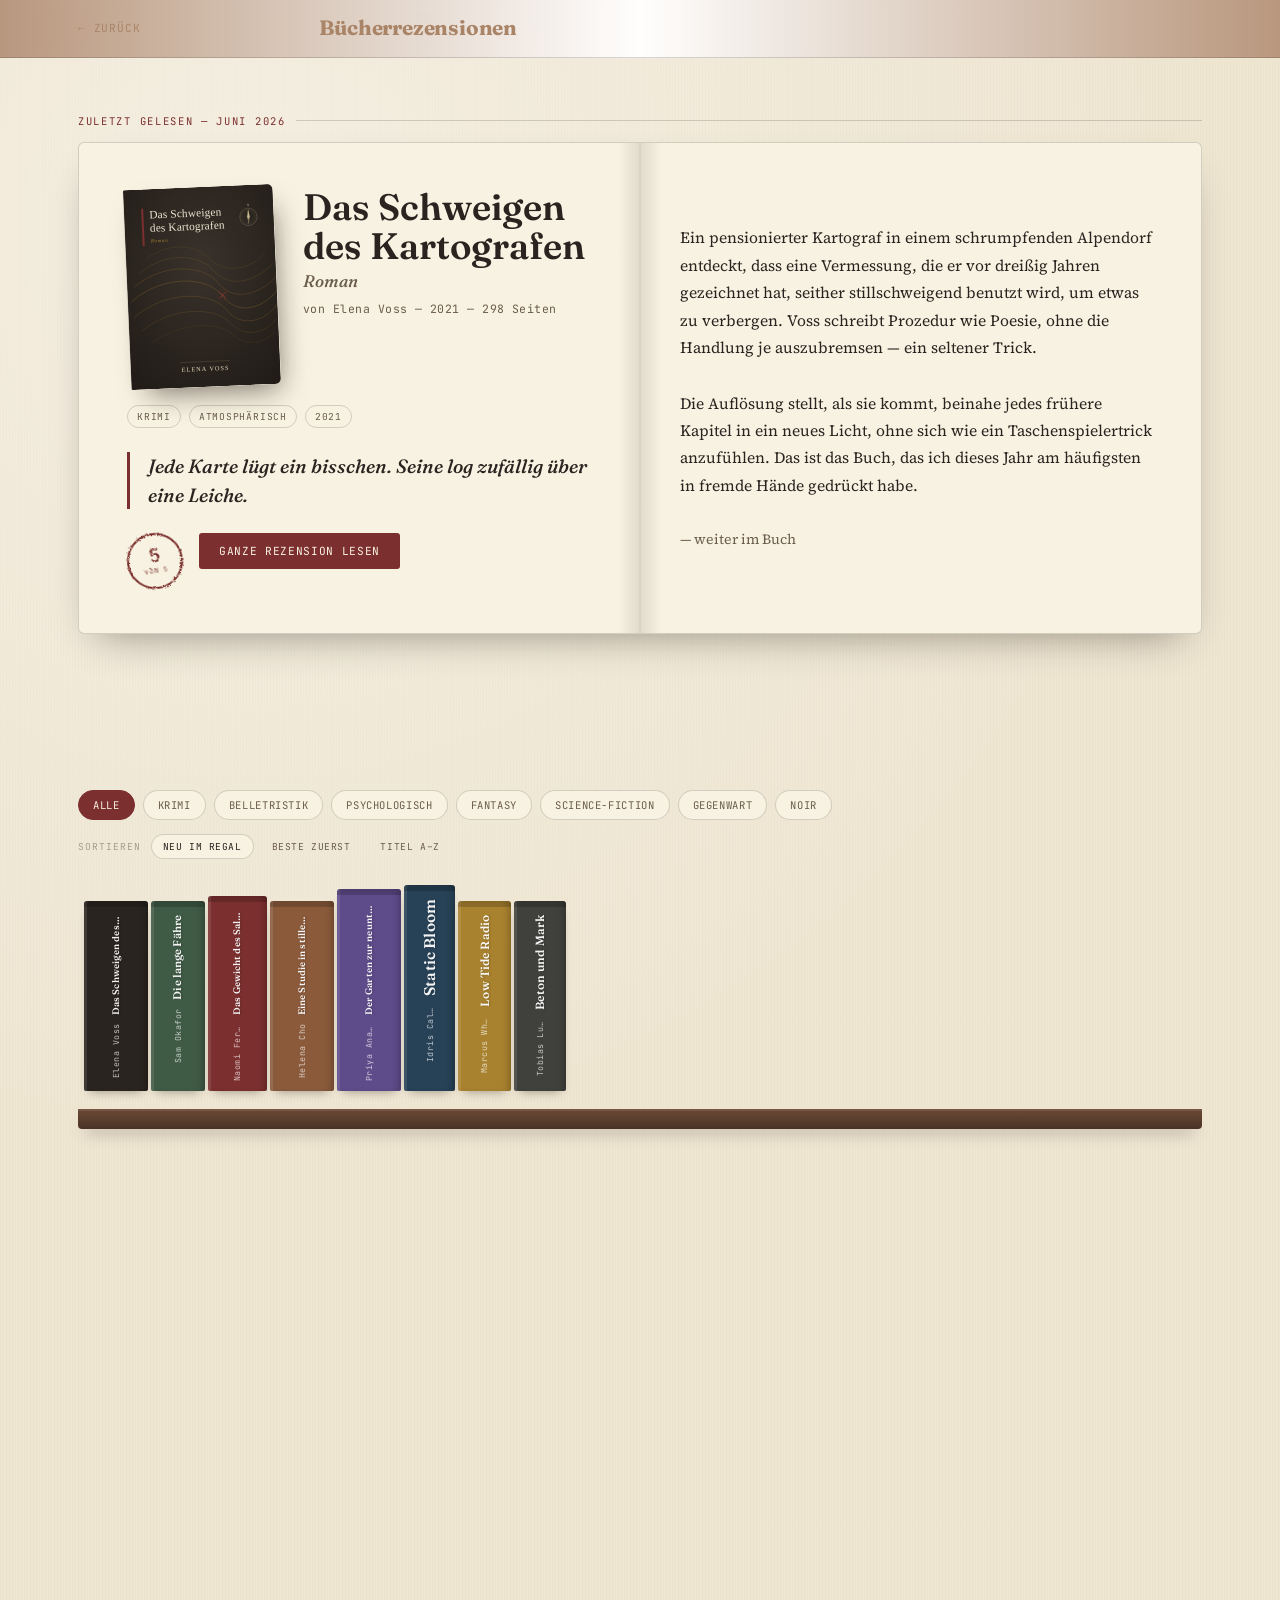
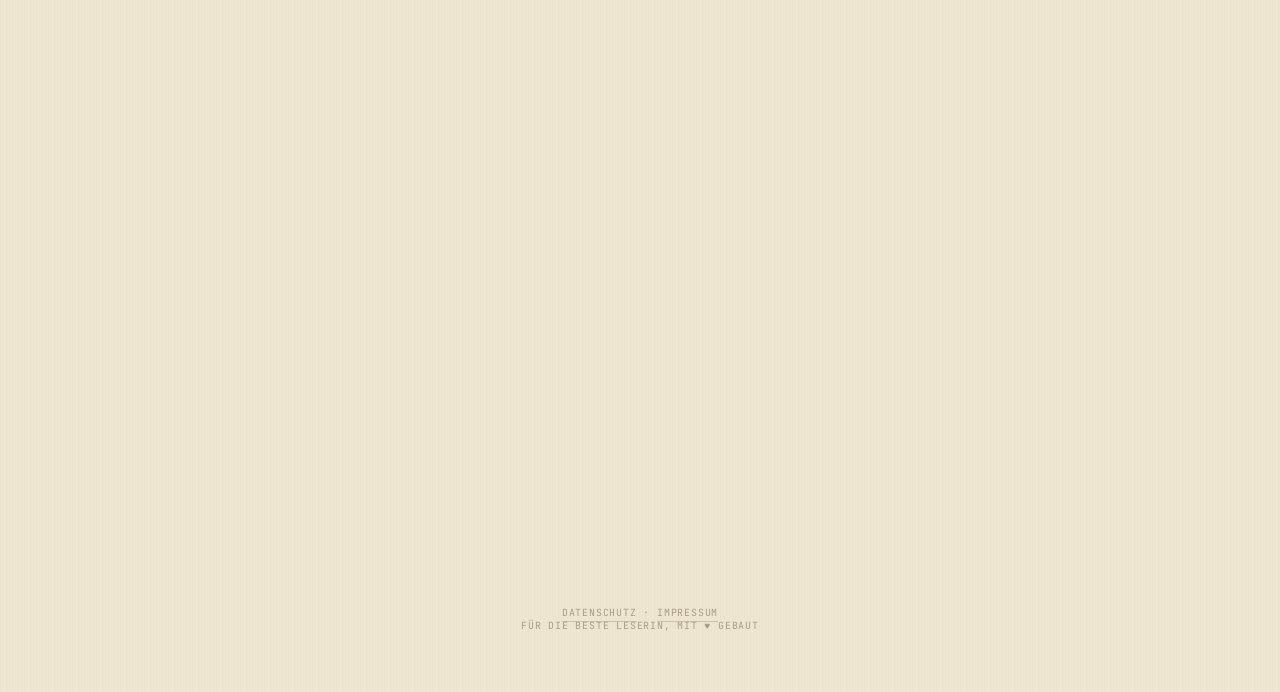
==== buecher.html @ 0bfcd6a3 "Add files via upload" ====
<!DOCTYPE html>
<html lang="de">
<head>
<meta charset="UTF-8">
<meta name="viewport" content="width=device-width, initial-scale=1.0">
<title>Bücherrezensionen — May's Blog</title>
<meta name="description" content="BookBriefly ist das Bücherregal einer Leserin, öffentlich geführt — ausführliche Notizen zu wirklich gelesenen Büchern.">
<link rel="icon" href="logomail.jpeg">
<link rel="stylesheet" href="fonts/fonts.css">
<style>
  :root{
    --paper:#efe6d2;
    --paper-deep:#e6d9bc;
    --card:#f8f2e2;
    --wood:#4a3226;
    --wood-hi:#6b4a35;
    --ink:#2a2420;
    --ink-soft:#6b5d4c;
    --ink-faint:#a99d87;
    --oxblood:#7c2f2f;
    --oxblood-deep:#5e2222;
    --gold:#a9822f;
    --forest:#3f5a45;
    --rule:rgba(42,36,32,0.18);
    --shadow:0 18px 40px -20px rgba(20,14,8,0.45);
  }
  *{box-sizing:border-box;}
  html{scroll-behavior:smooth;}
  body{
    margin:0;
    background:var(--paper);
    background-image:
      radial-gradient(circle at 20% 10%, rgba(255,255,255,0.35), transparent 40%),
      repeating-linear-gradient(90deg, rgba(42,36,32,0.015) 0px, rgba(42,36,32,0.015) 1px, transparent 1px, transparent 3px);
    color:var(--ink);
    font-family:'Source Serif 4', Georgia, serif;
    -webkit-font-smoothing:antialiased;
  }
  ::selection{background:var(--gold);color:var(--card);}
  a{color:inherit;}
  .wrap{max-width:1180px;margin:0 auto;padding:0 28px;}

  header.site{
    position:sticky;top:0;z-index:40;
    background:linear-gradient(to right, rgba(178,142,116,0.9) 0%, rgba(255,255,255,0.94) 50%, rgba(178,142,116,0.9) 100%);
    backdrop-filter:blur(6px);
    border-bottom:1px solid var(--rule);
  }
  .site-bar{
    display:flex;align-items:center;justify-content:space-between;
    padding:18px 28px;max-width:1180px;margin:0 auto;gap:24px;
  }
  .back-link{
    font-family:'JetBrains Mono',monospace;font-size:0.7rem;
    letter-spacing:0.08em;text-transform:uppercase;
    background:none;border:none;cursor:pointer;color:#aa8466;
    text-decoration:none;padding:0;transition:color .18s,opacity .18s;
    display:inline-block;
  }
  .back-link:hover{
    color:var(--oxblood);opacity:0.75;
  }
  .site-title{
    font-family:'Fraunces',Georgia,serif;font-weight:700;font-size:1.3rem;
    line-height:1;letter-spacing:-0.01em;margin:0;color:#aa8466;flex:1;text-align:center;
  }

  /* Hero */
  .hero{padding:56px 0 40px;}
  .hero-eyebrow{
    font-family:'JetBrains Mono',monospace;font-size:0.66rem;letter-spacing:0.16em;
    text-transform:uppercase;color:var(--oxblood);margin:0 0 14px;
    display:flex;align-items:center;gap:10px;
  }
  .hero-eyebrow::after{content:'';flex:1;height:1px;background:var(--rule);}
  .spread{
    display:grid;grid-template-columns:1fr 1fr;
    background:var(--card);
    border-radius:6px;
    box-shadow:var(--shadow);
    position:relative;overflow:hidden;
    border:1px solid var(--rule);
  }
  .spread::before{
    content:'';position:absolute;left:50%;top:0;bottom:0;width:44px;
    transform:translateX(-50%);
    background:linear-gradient(90deg, transparent, rgba(42,36,32,0.10) 46%, rgba(42,36,32,0.16) 50%, rgba(42,36,32,0.10) 54%, transparent);
    pointer-events:none;
  }
  .spread-left{padding:44px 40px 44px 48px;display:flex;flex-direction:column;justify-content:center;gap:18px;}
  .spread-right{padding:44px 48px 44px 40px;display:flex;flex-direction:column;justify-content:center;gap:16px;}
  .hero-main{display:flex;gap:26px;align-items:flex-start;}
  .hero-cover{
    flex:0 0 150px;aspect-ratio:3/4;border-radius:2px 6px 6px 2px;overflow:hidden;position:relative;
    box-shadow:8px 14px 28px -10px rgba(20,12,6,0.55), inset 4px 0 6px -4px rgba(0,0,0,0.5);
    transform:rotate(-2.5deg);
  }
  .hero-cover img{width:100%;height:100%;object-fit:cover;display:block;}
  .hero-cover .cover-fallback{width:100%;height:100%;}
  .cover-fallback{
    display:flex;flex-direction:column;align-items:center;justify-content:center;gap:8px;
    color:#fff;text-align:center;padding:12px;
  }
  .cover-fallback b{font-family:'Fraunces',Georgia,serif;font-weight:600;font-size:0.95rem;line-height:1.2;text-shadow:0 1px 3px rgba(0,0,0,0.35);}
  .cover-fallback i{font-family:'JetBrains Mono',monospace;font-style:normal;font-size:0.52rem;letter-spacing:0.08em;color:rgba(255,255,255,0.8);text-transform:uppercase;}
  .hero-title{font-family:'Fraunces',Georgia,serif;font-weight:600;font-size:2.3rem;line-height:1.06;margin:0;}
  .hero-subtitle{font-family:'Fraunces',Georgia,serif;font-style:italic;font-weight:500;font-size:1.05rem;color:var(--ink-soft);margin:6px 0 0;}
  .hero-byline{font-family:'JetBrains Mono',monospace;font-size:0.72rem;color:var(--ink-soft);letter-spacing:0.04em;margin-top:10px;}
  .hero-tags{display:flex;gap:8px;flex-wrap:wrap;}
  .tag{
    font-family:'JetBrains Mono',monospace;font-size:0.6rem;letter-spacing:0.08em;text-transform:uppercase;
    padding:4px 9px;border:1px solid var(--rule);border-radius:999px;color:var(--ink-soft);
  }
  .hero-quote{
    font-family:'Fraunces',Georgia,serif;font-style:italic;font-weight:500;font-size:1.2rem;line-height:1.5;
    color:var(--ink);border-left:3px solid var(--oxblood);padding-left:18px;margin:6px 0;
  }
  .stamp-row{display:flex;align-items:center;gap:16px;}
  .btn-open{
    align-self:flex-start;
    font-family:'JetBrains Mono',monospace;font-size:0.7rem;letter-spacing:0.06em;text-transform:uppercase;
    background:var(--oxblood);color:var(--card);border:none;border-radius:3px;
    padding:11px 20px;cursor:pointer;transition:background .18s, transform .18s;
  }
  .btn-open:hover{background:var(--oxblood-deep);transform:translateY(-1px);}
  .hero-body p{margin:0 0 12px;line-height:1.75;font-size:0.98rem;color:var(--ink);}
  .hero-body p:last-child{margin-bottom:0;color:var(--ink-soft);font-size:0.88rem;}

  /* Bewertungsstempel */
  .stamp{
    width:56px;height:56px;border-radius:50%;
    display:flex;align-items:center;justify-content:center;flex-direction:column;
    border:2px solid var(--oxblood);color:var(--oxblood);
    transform:rotate(-9deg);
    font-family:'JetBrains Mono',monospace;
    mix-blend-mode:multiply;
    filter:url(#stampRough);
    flex-shrink:0;
  }
  .stamp b{font-size:1.15rem;line-height:1;font-weight:500;}
  .stamp em{font-style:normal;font-size:0.42rem;letter-spacing:0.1em;text-transform:uppercase;opacity:0.85;}
  .stamp.small{width:40px;height:40px;}
  .stamp.small b{font-size:0.86rem;}
  .stamp.small em{font-size:0.34rem;}

  /* Abschnitte */
  .section{padding:52px 0;}
  .section-head{display:flex;align-items:baseline;justify-content:space-between;gap:20px;margin-bottom:26px;flex-wrap:wrap;}
  .section-title{font-family:'Fraunces',Georgia,serif;font-weight:600;font-size:1.7rem;margin:0;}
  .section-sub{font-family:'JetBrains Mono',monospace;font-size:0.68rem;color:var(--ink-faint);letter-spacing:0.06em;}

  .reveal{opacity:0;transform:translateY(26px);transition:opacity .7s ease, transform .7s ease;}
  .reveal.in{opacity:1;transform:none;}

  /* Filter & Sortierung */
  .filters{display:flex;gap:8px;flex-wrap:wrap;margin-bottom:14px;}
  .filter-chip{
    font-family:'JetBrains Mono',monospace;font-size:0.66rem;letter-spacing:0.06em;text-transform:uppercase;
    padding:7px 14px;border:1px solid var(--rule);border-radius:999px;background:var(--card);
    color:var(--ink-soft);cursor:pointer;transition:all .16s;
  }
  .filter-chip:hover{border-color:var(--oxblood);color:var(--oxblood);}
  .filter-chip.active{background:var(--oxblood);border-color:var(--oxblood);color:var(--card);}
  .sorts{display:flex;gap:6px;align-items:center;margin-bottom:26px;flex-wrap:wrap;}
  .sorts label{font-family:'JetBrains Mono',monospace;font-size:0.6rem;letter-spacing:0.1em;text-transform:uppercase;color:var(--ink-faint);margin-right:4px;}
  .sort-chip{
    font-family:'JetBrains Mono',monospace;font-size:0.6rem;letter-spacing:0.06em;text-transform:uppercase;
    padding:5px 11px;border:1px solid transparent;border-radius:999px;background:transparent;
    color:var(--ink-soft);cursor:pointer;transition:all .16s;
  }
  .sort-chip:hover{color:var(--oxblood);}
  .sort-chip.active{border-color:var(--rule);background:var(--card);color:var(--ink);}

  /* Das Regal */
  .shelf-row{position:relative;margin-bottom:46px;}
  .shelf-books{
    display:flex;align-items:flex-end;gap:3px;
    padding:0 6px 18px;overflow-x:auto;overflow-y:visible;
    scrollbar-width:none;-ms-overflow-style:none;
  }
  .shelf-books::-webkit-scrollbar{display:none;height:0;}
  .shelf-fade{
    position:absolute;top:0;bottom:20px;width:52px;z-index:2;
    pointer-events:none;transition:opacity .25s ease;
  }
  .shelf-fade.left{left:0;background:linear-gradient(90deg, var(--paper) 15%, transparent);}
  .shelf-fade.right{right:0;background:linear-gradient(270deg, var(--paper) 15%, transparent);}
  .shelf-fade.hide{opacity:0;}
  .shelf-ledge{
    height:20px;border-radius:0 0 4px 4px;
    background:linear-gradient(180deg, var(--wood-hi), var(--wood));
    box-shadow:0 10px 16px -8px rgba(20,12,6,0.55), inset 0 2px 0 rgba(255,255,255,0.08);
  }
  .spine{
    flex:0 0 auto;
    border-radius:3px 3px 2px 2px;
    display:flex;flex-direction:column;align-items:center;justify-content:flex-start;
    padding:14px 0 10px;
    cursor:pointer;
    overflow:hidden;
    box-shadow:inset -6px 0 10px -6px rgba(0,0,0,0.35), inset 3px 0 0 rgba(255,255,255,0.10), 0 6px 10px -6px rgba(20,12,6,0.4);
    transition:transform .2s ease, box-shadow .2s ease;
    position:relative;
  }
  .spine:hover, .spine:focus-visible{
    transform:translateY(-16px) rotate(-1.2deg);
    box-shadow:inset -6px 0 10px -6px rgba(0,0,0,0.35), inset 3px 0 0 rgba(255,255,255,0.12), 0 22px 26px -14px rgba(20,12,6,0.55);
  }
  .shelf-books.pop .spine{animation:spineIn .55s cubic-bezier(.2,.7,.3,1.05) backwards;animation-delay:var(--d,0s);}
  @keyframes spineIn{from{opacity:0;transform:translateY(30px) rotate(2deg);}to{opacity:1;transform:none;}}
  .spine-title{
    writing-mode:vertical-rl;transform:rotate(180deg);
    font-family:'Fraunces',Georgia,serif;font-weight:600;letter-spacing:0.01em;
    color:rgba(255,255,255,0.94);text-shadow:0 1px 2px rgba(0,0,0,0.25);
    line-height:1.15;white-space:nowrap;
    overflow:hidden;text-overflow:ellipsis;flex:0 0 auto;
  }
  .spine-author{
    writing-mode:vertical-rl;transform:rotate(180deg);
    font-family:'JetBrains Mono',monospace;font-size:0.52rem;letter-spacing:0.06em;
    color:rgba(255,255,255,0.7);margin-top:8px;white-space:nowrap;
    overflow:hidden;text-overflow:ellipsis;flex:0 0 auto;
  }
  .spine-cap{width:100%;height:6px;background:rgba(0,0,0,0.18);position:absolute;top:0;left:0;border-radius:3px 3px 0 0;}

  .empty-state{
    font-family:'JetBrains Mono',monospace;font-size:0.78rem;color:var(--ink-faint);
    padding:40px 0;text-align:center;letter-spacing:0.02em;
  }

  /* Overlay */
  .overlay{
    position:fixed;inset:0;z-index:100;
    background:rgba(20,14,8,0.55);
    display:flex;align-items:center;justify-content:center;
    padding:28px;
    opacity:0;pointer-events:none;
    transition:opacity .22s ease;
  }
  .overlay.open{opacity:1;pointer-events:auto;}
  .book-card{
    background:var(--card);
    max-width:600px;width:100%;
    border-radius:6px;box-shadow:0 40px 80px -20px rgba(10,6,3,0.6);
    position:relative;
    transform:translateY(18px) scale(0.98);
    transition:transform .25s ease;
    border:1px solid var(--rule);
    overflow:visible;
  }
  .overlay.open .book-card{transform:translateY(0) scale(1);}
  .close-btn{
    position:absolute;top:-16px;right:-16px;z-index:999;
    width:36px;height:36px;
    background:var(--oxblood);color:var(--card);
    border:2px solid var(--card);border-radius:50%;
    font-family:'JetBrains Mono',monospace;font-size:0.95rem;line-height:1;cursor:pointer;
    display:flex;align-items:center;justify-content:center;
    box-shadow:0 8px 14px -6px rgba(20,12,6,0.5);
  }
  .close-btn:hover{background:var(--oxblood-deep);}

  .flip-wrap{display:flex;align-items:center;gap:14px;padding:56px 30px 8px;}
  .book-flip{position:relative;flex:1;aspect-ratio:3/4;max-width:460px;margin:0 auto;perspective:2200px;}
  .book-flip::before{
    content:'';position:absolute;left:-9px;top:2px;bottom:2px;width:12px;
    background:linear-gradient(90deg, var(--wood), var(--wood-hi));
    border-radius:3px 0 0 3px;box-shadow:2px 0 8px rgba(0,0,0,0.35);z-index:0;
  }
  .book-flip::after{
    content:'';position:absolute;right:-4px;top:5px;bottom:5px;width:6px;
    background:repeating-linear-gradient(180deg, #ded2b4 0px, #ded2b4 2px, #cabf9f 2px, #cabf9f 3px);
    border-radius:0 2px 2px 0;box-shadow:1px 0 3px rgba(20,12,6,0.25) inset;z-index:0;
  }
  .bf-page{position:absolute;inset:0;transform-style:preserve-3d;transform-origin:left center;transform:rotateY(0deg);transition:transform .75s cubic-bezier(.45,.05,.15,1);}
  .bf-face{position:absolute;inset:0;backface-visibility:hidden;border-radius:2px;padding:34px;overflow-y:auto;box-shadow:2px 0 14px rgba(20,12,6,0.18);background:var(--card);border:1px solid var(--rule);}
  .bf-face.bf-back{transform:rotateY(180deg);background:var(--paper-deep);}
  .bf-text{font-size:1rem;line-height:1.85;margin:0;}
  .bf-cover{width:100%;height:100%;display:flex;flex-direction:column;align-items:center;justify-content:center;gap:16px;border-radius:2px;color:#fff;text-align:center;padding:20px;position:relative;overflow:hidden;}
  .bf-cover.has-img{justify-content:flex-end;padding:0;}
  .bf-cover.has-img img{position:absolute;inset:0;width:100%;height:100%;object-fit:cover;}
  .bf-cover-scrim{position:absolute;inset:0;background:linear-gradient(180deg, transparent 46%, rgba(16,10,6,0.82));}
  .bf-cover-bottom{position:relative;z-index:2;padding:0 22px 26px;display:flex;flex-direction:column;gap:8px;align-items:center;}
  .bf-cover-title{font-family:'Fraunces',Georgia,serif;font-weight:600;font-size:1.5rem;line-height:1.15;text-shadow:0 1px 3px rgba(0,0,0,0.3);}
  .bf-cover-author{font-family:'JetBrains Mono',monospace;font-size:0.72rem;letter-spacing:0.05em;color:rgba(255,255,255,0.85);}
  .bf-cover-open{margin-top:6px;font-family:'JetBrains Mono',monospace;font-size:0.62rem;letter-spacing:0.1em;text-transform:uppercase;color:rgba(255,255,255,0.75);}
  .bf-meta h2{font-family:'Fraunces',Georgia,serif;font-size:1.5rem;margin:0 0 6px;}
  .bf-meta .subtitle{font-family:'Fraunces',Georgia,serif;font-style:italic;color:var(--ink-soft);margin:0 0 6px;font-size:1rem;}
  .bf-meta .byline{font-family:'JetBrains Mono',monospace;font-size:0.7rem;color:var(--ink-soft);margin-bottom:14px;}
  .bf-meta .tags{display:flex;gap:6px;flex-wrap:wrap;margin-bottom:16px;}
  .bf-meta .quote{font-family:'Fraunces',Georgia,serif;font-style:italic;font-size:1.05rem;line-height:1.5;border-left:3px solid var(--oxblood);padding-left:14px;margin:0 0 16px;}
  .bf-meta .readtime{font-family:'JetBrains Mono',monospace;font-size:0.62rem;color:var(--ink-faint);letter-spacing:0.04em;text-transform:uppercase;}
  .bf-close{display:flex;flex-direction:column;align-items:center;justify-content:center;height:100%;gap:14px;text-align:center;}
  .bf-thanks{font-family:'JetBrains Mono',monospace;font-size:0.7rem;color:var(--ink-faint);letter-spacing:0.08em;text-transform:uppercase;}
  .bf-restart{
    font-family:'JetBrains Mono',monospace;font-size:0.66rem;letter-spacing:0.06em;text-transform:uppercase;
    background:transparent;color:var(--oxblood);border:1px solid var(--oxblood);border-radius:3px;
    padding:9px 16px;cursor:pointer;transition:background .15s,color .15s;
  }
  .bf-restart:hover{background:var(--oxblood);color:var(--card);}
  .flip-nav{background:var(--oxblood);color:var(--card);border:none;width:36px;height:36px;border-radius:50%;font-size:1.1rem;cursor:pointer;flex-shrink:0;transition:opacity .15s, transform .15s;position:relative;z-index:5;}
  .flip-nav:hover{transform:scale(1.08);}
  .flip-nav.disabled{opacity:0.25;pointer-events:none;}
  .flip-footer{text-align:center;padding:10px 0 26px;font-family:'JetBrains Mono',monospace;font-size:0.66rem;color:var(--ink-faint);letter-spacing:0.06em;}
  .flip-footer .dot{opacity:0.5;margin:0 6px;}

  /* Über */
  .about-block{
    background:var(--card);border:1px solid var(--rule);border-radius:6px;
    padding:44px;display:grid;grid-template-columns:1.1fr 0.9fr;gap:40px;box-shadow:var(--shadow);
  }
  .about-block h3{font-family:'Fraunces',Georgia,serif;font-weight:600;font-size:1.5rem;margin:0 0 14px;}
  .about-block p{line-height:1.8;color:var(--ink-soft);margin:0 0 12px;font-size:0.94rem;}
  .colophon{font-family:'JetBrains Mono',monospace;font-size:0.68rem;color:var(--ink-faint);line-height:2.1;}
  .colophon b{color:var(--ink-soft);}

  footer.site{padding:30px 0 60px;text-align:center;font-family:'JetBrains Mono',monospace;font-size:0.62rem;letter-spacing:0.08em;text-transform:uppercase;color:var(--ink-faint);}
  footer.site a{text-decoration:none;border-bottom:1px solid var(--rule);padding-bottom:2px;}
  footer.site a:hover{color:var(--oxblood);border-color:var(--oxblood);}

  .data-error{
    background:var(--card);border:1px solid var(--oxblood);border-radius:6px;
    padding:28px 32px;line-height:1.8;box-shadow:var(--shadow);
  }
  .data-error h3{font-family:'Fraunces',Georgia,serif;margin:0 0 8px;color:var(--oxblood);}

  /* ── Bibliothek-Teaser ─────────────────────────────────── */
  .teaser{
    position:relative;border-radius:8px;overflow:hidden;cursor:pointer;
    background:linear-gradient(180deg,#1c1610,#120d09);
    box-shadow:0 30px 60px -30px rgba(10,6,3,0.8);
    min-height:340px;display:flex;align-items:center;justify-content:center;
    border:1px solid rgba(255,255,255,0.06);
  }
  .teaser-doors{
    position:absolute;inset:0;display:flex;perspective:900px;pointer-events:none;
  }
  .t-door{
    flex:1;background:
      linear-gradient(90deg, rgba(0,0,0,0.35), transparent 12%, transparent 88%, rgba(0,0,0,0.35)),
      repeating-linear-gradient(0deg, rgba(255,255,255,0.025) 0 2px, transparent 2px 26px),
      linear-gradient(180deg,#42301f,#2c1f13);
    transition:transform 1.1s cubic-bezier(.6,.05,.25,1);
    box-shadow:inset 0 0 60px rgba(0,0,0,0.45);
  }
  .t-door.left{transform-origin:left center;border-right:2px solid #17100a;}
  .t-door.right{transform-origin:right center;border-left:2px solid #17100a;}
  .t-door::after{
    content:'';position:absolute;top:18%;bottom:18%;width:38%;
    border:2px solid rgba(233,216,166,0.14);border-radius:3px;
  }
  .t-door.left::after{right:14%;}
  .t-door.right::after{left:14%;}
  .teaser-light{
    position:absolute;inset:0;display:flex;align-items:center;justify-content:center;
    background:radial-gradient(ellipse at 50% 55%, rgba(242,222,166,0.32), rgba(122,84,40,0.12) 45%, transparent 72%);
    opacity:0;transition:opacity 1.1s ease;pointer-events:none;
  }
  .teaser:hover .t-door.left, .teaser:focus-visible .t-door.left{transform:rotateY(52deg);}
  .teaser:hover .t-door.right, .teaser:focus-visible .t-door.right{transform:rotateY(-52deg);}
  .teaser:hover .teaser-light, .teaser:focus-visible .teaser-light{opacity:1;}
  .teaser-inner{position:relative;z-index:2;text-align:center;padding:40px 20px;pointer-events:none;}
  .teaser-inner h3{
    font-family:'Fraunces',Georgia,serif;font-weight:600;font-size:2.1rem;margin:0 0 10px;
    color:#f2e8d0;text-shadow:0 2px 18px rgba(0,0,0,0.7);
  }
  .teaser-inner p{
    font-family:'JetBrains Mono',monospace;font-size:0.68rem;letter-spacing:0.14em;text-transform:uppercase;
    color:rgba(242,232,208,0.75);margin:0 0 26px;
  }
  .teaser-btn{
    pointer-events:auto;
    font-family:'JetBrains Mono',monospace;font-size:0.72rem;letter-spacing:0.08em;text-transform:uppercase;
    background:rgba(169,130,47,0.92);color:#1c1610;border:none;border-radius:3px;
    padding:13px 26px;cursor:pointer;transition:background .18s, transform .18s;
    box-shadow:0 10px 26px -8px rgba(0,0,0,0.7);
  }
  .teaser-btn:hover{background:#c39a3f;transform:translateY(-2px);}

  /* ══ DIE BEGEHBARE BIBLIOTHEK ═══════════════════════════ */
  .lib{position:fixed;inset:0;z-index:80;display:none;background:#0d0a07;}
  .lib.on{display:block;}
  .lib-fade{position:absolute;inset:0;background:#000;z-index:20;pointer-events:none;opacity:1;transition:opacity 1.4s ease;}
  .lib.entered .lib-fade{opacity:0;}
  .lib-viewport{
    position:absolute;inset:0;overflow:hidden;
    background:linear-gradient(180deg, #060504 0%, #14100b 42%, #1c150e 60%, #0d0a07 100%);
    touch-action:none;cursor:grab;
  }
  .lib-viewport.dragging{cursor:grabbing;}
  .lib-world{
    position:absolute;left:50%;top:50%;width:0;height:0;
    transform-style:preserve-3d;will-change:transform;
  }
  .lib-world *{position:absolute;}
  .lib-plane{left:0;top:0;transform-style:preserve-3d;}
  .lib-floor{
    background:
      radial-gradient(ellipse at 50% 10%, rgba(255,214,150,0.05), transparent 55%),
      repeating-linear-gradient(90deg, #453122 0 82px, #3b2a1d 82px 86px, #402e20 86px 168px, #382718 168px 172px),
      #42301f;
  }
  .lib-ceil{
    background:
      repeating-linear-gradient(0deg, rgba(0,0,0,0.35) 0 6px, transparent 6px 190px),
      linear-gradient(180deg,#171008,#100b06);
  }
  .lib-wall{
    background:
      linear-gradient(180deg, rgba(0,0,0,0.55), transparent 20%),
      linear-gradient(0deg, rgba(0,0,0,0.5), transparent 12%),
      repeating-linear-gradient(90deg, rgba(0,0,0,0.18) 0 3px, transparent 3px 380px),
      linear-gradient(180deg, #2c3a30 0%, #26332a 58%, #223028 69.6%, #4a3624 70%, #35271a 70.4%, #2b2015 100%);
  }
  .lib-endwall{
    background:
      radial-gradient(ellipse at 50% 62%, rgba(242,218,158,0.16), transparent 62%),
      linear-gradient(180deg, #241d13 0%, #2c2317 55%, #241b10 100%);
    display:flex;align-items:center;justify-content:center;
  }
  .lib-entrywall{
    background:linear-gradient(180deg,#191209,#100b06);
  }
  .lib-door{
    background:
      linear-gradient(90deg, rgba(0,0,0,0.4), transparent 10%, transparent 90%, rgba(0,0,0,0.4)),
      repeating-linear-gradient(0deg, rgba(255,255,255,0.02) 0 2px, transparent 2px 30px),
      linear-gradient(180deg,#4a3521,#2f2113);
    transition:transform 2.3s cubic-bezier(.55,.04,.25,1);
    box-shadow:inset 0 0 80px rgba(0,0,0,0.5);
  }
  .lib-door::after{
    content:'';position:absolute;top:9%;bottom:9%;left:16%;right:16%;
    border:3px solid rgba(233,216,166,0.13);border-radius:4px;
  }
  .lib-doorlight{
    background:radial-gradient(ellipse at 50% 50%, rgba(244,224,168,0.5), rgba(190,140,70,0.18) 50%, transparent 75%);
    opacity:0;transition:opacity 2.4s ease;
  }
  .lib.entered .lib-doorlight{opacity:1;}

  .g-item{transform-style:preserve-3d;cursor:pointer;}
  .g-inner{
    position:absolute;inset:0;transform-style:preserve-3d;
    transition:transform .55s cubic-bezier(.3,.8,.3,1);
  }
  .g-item:hover .g-inner{transform:translateZ(16px);}
  .g-item.g-lift .g-inner{transform:translateZ(170px) scale(1.1);}
  .g-wash{
    left:-70px;right:-70px;top:-120px;bottom:-40px;
    background:radial-gradient(ellipse at 50% 22%, rgba(244,222,160,0.30), rgba(220,180,110,0.10) 48%, transparent 72%);
    pointer-events:none;
  }
  .g-frame{
    left:50%;top:0;width:250px;height:334px;margin-left:-125px;
    background:#20160d;
    border:11px solid #372718;
    outline:2px solid rgba(201,160,80,0.5);
    outline-offset:-13px;
    box-shadow:0 24px 48px -16px rgba(0,0,0,0.8), inset 0 0 30px rgba(0,0,0,0.5);
    overflow:hidden;
  }
  .g-frame img{position:absolute;inset:0;width:100%;height:100%;object-fit:cover;}
  .g-frame .cover-fallback{position:absolute;inset:0;}
  .g-frame .cover-fallback b{font-size:1.15rem;}
  .g-plaque{
    left:50%;top:352px;width:210px;margin-left:-105px;padding:9px 12px 10px;
    background:linear-gradient(180deg,#c9a24f,#9a7328);
    border:1px solid #6e5015;border-radius:2px;
    text-align:center;color:#241a08;
    box-shadow:0 8px 18px -8px rgba(0,0,0,0.85), inset 0 1px 0 rgba(255,240,200,0.55);
  }
  .g-plaque b{display:block;font-family:'Fraunces',Georgia,serif;font-weight:600;font-size:0.86rem;line-height:1.2;}
  .g-plaque span{display:block;font-family:'JetBrains Mono',monospace;font-size:0.55rem;letter-spacing:0.06em;margin-top:4px;opacity:0.85;}
  .g-pool{
    background:radial-gradient(ellipse at center, rgba(244,220,158,0.16), transparent 68%);
    pointer-events:none;
  }
  .nook{position:relative;width:560px;height:540px;display:flex;flex-direction:column;align-items:center;justify-content:flex-end;}
  .nook svg{width:430px;height:auto;display:block;}
  .nook-word{
    font-family:'Fraunces',Georgia,serif;font-weight:600;font-size:2.5rem;color:rgba(242,226,182,0.85);
    letter-spacing:0.06em;margin-bottom:24px;text-shadow:0 0 34px rgba(242,210,140,0.35);
  }

  .lib-vignette{
    position:absolute;inset:0;z-index:10;pointer-events:none;
    box-shadow:inset 0 0 220px rgba(0,0,0,0.85), inset 0 -60px 160px rgba(0,0,0,0.5);
    background:linear-gradient(180deg, rgba(0,0,0,0.35), transparent 18%);
  }
  .lib-dust{position:absolute;inset:0;z-index:11;pointer-events:none;overflow:hidden;}
  .lib-dust span{
    position:absolute;border-radius:50%;background:#f4e2b0;
    filter:blur(1px);
    animation:dust linear infinite;
    opacity:0;
  }
  @keyframes dust{
    0%{transform:translate3d(0,0,0);opacity:0;}
    12%{opacity:var(--o,0.5);}
    88%{opacity:var(--o,0.5);}
    100%{transform:translate3d(var(--dx,20px), -18vh, 0);opacity:0;}
  }
  .lib-hud{position:absolute;inset:0;z-index:15;pointer-events:none;}
  .lib-title{
    position:absolute;top:22px;left:28px;
    font-family:'Fraunces',Georgia,serif;font-weight:600;font-size:1.05rem;color:rgba(242,232,208,0.85);
    text-shadow:0 2px 10px rgba(0,0,0,0.8);
  }
  .lib-title small{display:block;font-family:'JetBrains Mono',monospace;font-size:0.55rem;letter-spacing:0.16em;text-transform:uppercase;color:rgba(242,232,208,0.5);margin-top:3px;}
  .lib-exit{
    position:absolute;top:20px;right:24px;pointer-events:auto;
    font-family:'JetBrains Mono',monospace;font-size:0.66rem;letter-spacing:0.08em;text-transform:uppercase;
    background:rgba(24,17,10,0.75);color:#f2e8d0;border:1px solid rgba(242,232,208,0.3);border-radius:3px;
    padding:10px 16px;cursor:pointer;transition:background .18s;
    backdrop-filter:blur(4px);
  }
  .lib-exit:hover{background:rgba(124,47,47,0.9);}
  .lib-hint{
    position:absolute;bottom:26px;left:50%;transform:translateX(-50%);
    font-family:'JetBrains Mono',monospace;font-size:0.62rem;letter-spacing:0.08em;
    color:rgba(242,232,208,0.85);background:rgba(24,17,10,0.72);
    border:1px solid rgba(242,232,208,0.22);border-radius:999px;
    padding:10px 20px;white-space:nowrap;max-width:94vw;overflow:hidden;text-overflow:ellipsis;
    backdrop-filter:blur(4px);transition:opacity 1s ease;
    text-align:center;
  }
  .lib-hint.dim{opacity:0.25;}


  @media(max-width:760px){
    .wrap{padding:0 16px;}
    .site-bar{padding:14px 16px;flex-wrap:wrap;gap:10px;}
    .hero{padding:30px 0 24px;}
    .spread{grid-template-columns:1fr;}
    .spread::before{display:none;}
    .spread-left,.spread-right{padding:26px 20px;}
    .hero-main{gap:16px;}
    .hero-cover{flex-basis:104px;}
    .hero-title{font-size:1.55rem;}
    .hero-quote{font-size:1.02rem;}
    .section{padding:36px 0;}
    .section-title{font-size:1.4rem;}
    .section-head{flex-direction:column;align-items:flex-start;gap:6px;}
    .filters{gap:6px;margin-bottom:10px;}
    .filter-chip{padding:6px 11px;font-size:0.6rem;}
    .shelf-books{padding:0 4px 16px;gap:2px;}
    .overlay{padding:0;align-items:flex-end;}
    .book-card{max-height:92vh;border-radius:12px 12px 0 0;}
    .close-btn{top:0;right:14px;width:40px;height:34px;border-radius:0 0 6px 6px;}
    .about-block{grid-template-columns:1fr;padding:26px 22px;gap:26px;}
  }
  @media(max-width:420px){
    .hero-title{font-size:1.4rem;}
  }
  @media (prefers-reduced-motion: reduce){
    html{scroll-behavior:auto;}
    .reveal{opacity:1;transform:none;transition:none;}
    .shelf-books.pop .spine{animation:none;}
  }
</style>
</head>
<body>

<svg width="0" height="0" style="position:absolute">
  <filter id="stampRough">
    <feTurbulence type="fractalNoise" baseFrequency="0.9" numOctaves="2" result="noise" seed="7"/>
    <feDisplacementMap in="SourceGraphic" in2="noise" scale="3.2"/>
  </filter>
</svg>

<header class="site">
  <div class="site-bar">
    <a href="index.html" class="back-link">← Zurück</a>
    <h1 class="site-title">Bücherrezensionen</h1>
    <div style="flex:1;"></div>
  </div>
</header>

<main class="wrap">

  <!-- HERO -->
  <section class="hero" id="hero"></section>

  <!-- DAS REGAL -->
  <section class="section" id="regal">
    <div class="section-head reveal">
      <h2 class="section-title">Das Regal</h2>
      <button class="filter-chip" id="surpriseBtn" style="border-color:var(--oxblood);color:var(--oxblood);" onclick="surpriseMe()">🎲 Überrasch mich</button>
      <div class="section-sub" id="shelfCount"></div>
    </div>
    <div class="filters" id="filters"></div>
    <div class="sorts" id="sorts"></div>
    <div id="shelfContainer"></div>
  </section>

  <!-- BIBLIOTHEK-TEASER -->
  <section class="section" id="bibliothek">
    <div class="teaser reveal" id="teaser" tabindex="0" role="button" aria-label="Die begehbare Bibliothek betreten">
      <div class="teaser-doors">
        <div class="t-door left"></div>
        <div class="t-door right"></div>
      </div>
      <div class="teaser-light"></div>
      <div class="teaser-inner">
        <h3>Die Bibliothek</h3>
        <p>Alle Rezensionen — als begehbare Galerie</p>
        <button class="teaser-btn" id="enterLibBtn">Bibliothek betreten →</button>
      </div>
    </div>
  </section>

  <!-- ÜBER -->
  <section class="section" id="ueber">
    <div class="about-block reveal">
      <div>
        <h3>Was das hier ist</h3>
        <p>BookBriefly ist das Bücherregal einer Leserin, öffentlich geführt. Keine Sterne-Durchschnitte von tausend Fremden, kein algorithmisches „Das könnte dir gefallen" — nur längere Notizen zu Büchern, die wirklich zu Ende gelesen wurden. Abgelegt so, wie man sie ablegen würde, wenn das eigene Bücherregal sprechen könnte.</p>
        <p>Über 500 gelesene Bücher in den letzten Jahren — hier wandern sie nach und nach ins Regal. Die Bewertung ist ein grober Stempel, keine Wissenschaft: Eine 5 heißt, dass das Buch Monate später noch bei Abendessen weiterempfohlen wird.</p>
      </div>
      <div class="colophon">
        <div><b>Bestand</b> — <span id="statCount">…</span></div>
        <div><b>Im Schnitt</b> — <span id="statAvg">…</span></div>
        <div><b>Gesetzt in</b> — Fraunces &amp; Source Serif 4</div>
        <div><b>Gerade gelesen</b> — etwas, das vermutlich bald hier auftaucht</div>
      </div>
    </div>
  </section>

</main>

<footer class="site">
  <div>
    <a href="datenschutz.html">Datenschutz</a>
    <span aria-hidden="true"> · </span>
    <a href="impressum.html">Impressum</a>
  </div>
  <div>für die beste Leserin, mit <b>♥</b> gebaut</div>
</footer>

<!-- DETAIL-OVERLAY -->
<div class="overlay" id="overlay">
  <div class="book-card" id="bookCard"></div>
</div>

<!-- DIE BEGEHBARE BIBLIOTHEK -->
<div class="lib" id="libView" aria-hidden="true">
  <div class="lib-viewport" id="libViewport">
    <div class="lib-world" id="libWorld"></div>
  </div>
  <div class="lib-vignette"></div>
  <div class="lib-dust" id="libDust"></div>
  <div class="lib-hud">
    <div class="lib-title">BookBriefly<small>Die Bibliothek</small></div>
    <button class="lib-exit" id="libExit">✕ Verlassen</button>
    <div class="lib-hint" id="libHint"></div>
  </div>
  <div class="lib-fade"></div>
</div>

<script src="add-books.js"></script>
<script>
const PALETTE = ['#7c2f2f','#3f5a45','#5e4b8a','#a9822f','#274156','#8a5a3b','#40403c','#2a2420'];

function slugify(s){
  return String(s).toLowerCase()
    .replace(/ä/g,'ae').replace(/ö/g,'oe').replace(/ü/g,'ue').replace(/ß/g,'ss')
    .normalize('NFD').replace(/[̀-ͯ]/g,'')
    .replace(/[^a-z0-9]+/g,'-').replace(/^-+|-+$/g,'') || 'buch';
}

function normalizeBooks(raw){
  const seen = {};
  return raw
    .filter(e => e && typeof e === 'object' && e.titel)
    .map((e, i) => {
      let id = slugify(e.titel);
      if(seen[id]){ seen[id]++; id += '-' + seen[id]; } else { seen[id] = 1; }
      let rating = Number(e.bewertung);
      if(!isFinite(rating)) rating = 0;
      rating = Math.max(0, Math.min(5, Math.round(rating * 2) / 2));
      let review = e.rezension;
      if(typeof review === 'string') review = [review];
      if(!Array.isArray(review) || !review.length) review = [e.zitat || '—'];
      return {
        id,
        title: String(e.titel),
        subtitle: e.untertitel ? String(e.untertitel) : '',
        author: e.autor ? String(e.autor) : 'Unbekannt',
        year: e.jahr || '',
        pages: Number(e.seiten) || 0,
        genre: e.genre ? String(e.genre) : 'Allgemein',
        mood: e.stimmung ? String(e.stimmung) : '',
        rating,
        spine: e.farbe || PALETTE[i % PALETTE.length],
        cover: e.bild ? String(e.bild) : '',
        readDate: e.gelesen ? String(e.gelesen) : '',
        featured: !!e.hervorheben,
        quote: e.zitat ? String(e.zitat) : '',
        review: review.map(String),
        idx: i
      };
    });
}

let BOOKS = [];
let dataOK = true;
try{
  if(typeof BUECHER === 'undefined' || !Array.isArray(BUECHER)) dataOK = false;
  else BOOKS = normalizeBooks(BUECHER);
}catch(err){ dataOK = false; }
if(!BOOKS.length) dataOK = false;

const GENRES = ['Alle', ...Array.from(new Set(BOOKS.map(b=>b.genre)))];
let activeGenre = 'Alle';
let sortMode = 'neu';

function esc(s){ return String(s).replace(/&/g,'&amp;').replace(/</g,'&lt;').replace(/>/g,'&gt;').replace(/"/g,'&quot;'); }
function fmtRating(r){ return String(r).replace('.', ','); }
function stampHTML(rating, small){
  const cls = small ? 'stamp small' : 'stamp';
  return `<div class="${cls}"><b>${fmtRating(rating)}</b><em>von 5</em></div>`;
}
function tagsHTML(book){
  let t = `<span class="tag">${esc(book.genre)}</span>`;
  if(book.mood) t += `<span class="tag">${esc(book.mood)}</span>`;
  if(book.year) t += `<span class="tag">${esc(book.year)}</span>`;
  return t;
}
function readTime(pages){
  if(!pages) return '';
  const hrs = pages * 1.5 / 60;
  if(hrs < 1) return `~${Math.max(10, Math.round(hrs*60/5)*5)} Min. Lesezeit`;
  const rounded = Math.round(hrs*2)/2;
  return `~${String(rounded % 1 === 0 ? rounded : rounded.toFixed(1)).replace('.',',')} Std. Lesezeit`;
}
function coverHTML(b){
  if(b.cover) return `<img src="${esc(b.cover)}" alt="Cover: ${esc(b.title)}" loading="lazy" draggable="false">`;
  return `<div class="cover-fallback" style="background:linear-gradient(160deg, ${b.spine}, #1d1712)">
    <b>${esc(b.title)}</b><i>${esc(b.author)}</i>
  </div>`;
}

function renderDataError(){
  document.getElementById('hero').innerHTML = `
    <div class="data-error">
      <h3>Hoppla — die Bücherliste lässt sich gerade nicht lesen.</h3>
      Vermutlich fehlt in der Datei <code>add-books.js</code> ein kleines Zeichen.
    </div>`;
  document.getElementById('shelfCount').textContent = '';
  document.getElementById('shelfContainer').innerHTML = '';
}

function renderHero(){
  const b = BOOKS.find(x=>x.featured) || BOOKS[0];
  const eyebrow = b.readDate ? `Zuletzt gelesen — ${esc(b.readDate)}` : 'Zuletzt gelesen';
  document.getElementById('hero').innerHTML = `
    <div class="hero-eyebrow">${eyebrow}</div>
    <div class="spread">
      <div class="spread-left">
        <div class="hero-main">
          <div class="hero-cover">${coverHTML(b)}</div>
          <div>
            <h2 class="hero-title">${esc(b.title)}</h2>
            ${b.subtitle ? `<div class="hero-subtitle">${esc(b.subtitle)}</div>` : ''}
            <div class="hero-byline">von ${esc(b.author)}${b.year ? ` — ${esc(b.year)}` : ''}${b.pages ? ` — ${b.pages} Seiten` : ''}</div>
          </div>
        </div>
        <div class="hero-tags">${tagsHTML(b)}</div>
        ${b.quote ? `<div class="hero-quote">${esc(b.quote)}</div>` : ''}
        <div class="stamp-row">
          ${stampHTML(b.rating)}
          <button class="btn-open" onclick="openBook('${b.id}')">Ganze Rezension lesen</button>
        </div>
      </div>
      <div class="spread-right hero-body">
        ${b.review.slice(0,2).map(p=>`<p>${esc(p)}</p>`).join('')}
        <p>— weiter im Buch</p>
      </div>
    </div>
  `;
}

function renderFilters(){
  document.getElementById('filters').innerHTML = GENRES.map(g =>
    `<button class="filter-chip ${g===activeGenre?'active':''}" data-genre="${esc(g)}">${esc(g)}</button>`
  ).join('');
  document.querySelectorAll('.filter-chip[data-genre]').forEach(chip=>{
    chip.addEventListener('click', ()=>{
      activeGenre = chip.dataset.genre;
      renderFilters();
      renderShelf();
    });
  });
}

const SORTS = [ ['neu','Neu im Regal'], ['bewertung','Beste zuerst'], ['titel','Titel A–Z'] ];
function renderSorts(){
  document.getElementById('sorts').innerHTML =
    `<label>Sortieren</label>` + SORTS.map(([k,lbl]) =>
      `<button class="sort-chip ${k===sortMode?'active':''}" data-sort="${k}">${lbl}</button>`
    ).join('');
  document.querySelectorAll('.sort-chip').forEach(chip=>{
    chip.addEventListener('click', ()=>{
      sortMode = chip.dataset.sort;
      renderSorts();
      renderShelf();
    });
  });
}

function surpriseMe(){
  const pool = filteredBooks().length ? filteredBooks() : BOOKS;
  const pick = pool[Math.floor(Math.random() * pool.length)];
  openBook(pick.id);
}

function filteredBooks(){
  const list = BOOKS.filter(b=> activeGenre==='Alle' || b.genre===activeGenre );
  if(sortMode==='bewertung') list.sort((a,b)=> b.rating - a.rating || a.idx - b.idx);
  else if(sortMode==='titel') list.sort((a,b)=> a.title.localeCompare(b.title,'de'));
  else list.sort((a,b)=> a.idx - b.idx);
  return list;
}

function spineWidth(title){
  const base = window.innerWidth < 760 ? 30 : 40;
  const cap = window.innerWidth < 760 ? [34,52] : [40,64];
  return Math.max(cap[0], Math.min(cap[1], base + title.length*0.9));
}
function spineHeight(pages){
  const cap = window.innerWidth < 760 ? [150,210] : [190,270];
  return Math.max(cap[0], Math.min(cap[1], 140 + (pages||260)*0.16));
}
function spineTextBudget(h){
  const mobile = window.innerWidth < 760;
  const pad = 24, gap = 8;
  const authorMax = mobile ? 44 : 58;
  const titleMax = Math.max(38, h - pad - gap - authorMax);
  return { titleMax, authorMax: h - pad - gap - titleMax };
}
function titleFontSize(title, titleMax){
  const perChar = 0.6;
  const bySpace = titleMax / (Math.max(6, title.length) * perChar);
  return Math.max(9.5, Math.min(15.5, bySpace));
}

function renderShelf(){
  const list = filteredBooks();
  const countEl = document.getElementById('shelfCount');
  countEl.textContent = `${list.length} ${list.length===1?'Buch':'Bücher'}`;

  const container = document.getElementById('shelfContainer');
  if(!list.length){
    container.innerHTML = `<div class="empty-state">Nichts im Regal passt dazu. Versuch eine andere Suche oder ein anderes Genre.</div>`;
    return;
  }

  const spines = list.map((b,i)=>{
    const w = spineWidth(b.title);
    const h = spineHeight(b.pages);
    const budget = spineTextBudget(h);
    const fs = titleFontSize(b.title, budget.titleMax);
    return `
      <div class="spine" tabindex="0" role="button" aria-label="Rezension öffnen: ${esc(b.title)} von ${esc(b.author)}"
           style="width:${w}px;height:${h}px;background:${b.spine};--d:${Math.min(i*0.035, 1.2)}s"
           onclick="openBook('${b.id}')" onkeydown="if(event.key==='Enter')openBook('${b.id}')">
        <div class="spine-cap"></div>
        <div class="spine-title" style="font-size:${fs}px;max-height:${budget.titleMax}px">${esc(b.title)}</div>
        <div class="spine-author" style="max-height:${budget.authorMax}px">${esc(b.author)}</div>
      </div>
    `;
  }).join('');

  container.innerHTML = `
    <div class="shelf-row">
      <div class="shelf-fade left hide"></div>
      <div class="shelf-fade right hide"></div>
      <div class="shelf-books">${spines}</div>
      <div class="shelf-ledge"></div>
    </div>
  `;
  const row = container.querySelector('.shelf-books');
  requestAnimationFrame(()=> row.classList.add('pop'));
}

let lastFocused = null;
let flip = { pages: [], leaves: [], current: 0, animating: false };
const FLIP_MS = 750;

function buildContentPages(b){
  const pages = [];
  if(b.cover){
    pages.push(`
      <div class="bf-cover has-img">
        <img src="${esc(b.cover)}" alt="Cover: ${esc(b.title)}" draggable="false">
        <div class="bf-cover-scrim"></div>
        <div class="bf-cover-bottom">
          <div class="bf-cover-title">${esc(b.title)}</div>
          <div class="bf-cover-author">${esc(b.author)}</div>
          <div class="bf-cover-open">Zum Lesen öffnen →</div>
        </div>
      </div>`);
  }else{
    pages.push(`
      <div class="bf-cover" style="background:linear-gradient(160deg, ${b.spine}, #241b13)">
        <div class="bf-cover-title">${esc(b.title)}</div>
        <div class="bf-cover-author">${esc(b.author)}</div>
        <div class="bf-cover-open">Zum Lesen öffnen →</div>
      </div>`);
  }
  pages.push(`
    <div class="bf-meta">
      <h2>${esc(b.title)}</h2>
      ${b.subtitle ? `<p class="subtitle">${esc(b.subtitle)}</p>` : ''}
      <div class="byline">von ${esc(b.author)}${b.readDate ? ` · gelesen: ${esc(b.readDate)}` : ''}</div>
      <div class="tags">${tagsHTML(b)}</div>
      ${b.quote ? `<div class="quote">${esc(b.quote)}</div>` : ''}
      ${stampHTML(b.rating, true)}
      ${b.pages ? `<div class="readtime" style="margin-top:14px;">${b.pages} Seiten · ${readTime(b.pages)}</div>` : ''}
    </div>`);
  b.review.forEach(p=>{ pages.push(`<p class="bf-text">${esc(p)}</p>`); });
  pages.push(`
    <div class="bf-close">
      ${stampHTML(b.rating)}
      <div class="bf-thanks">— Ende der Rezension —</div>
      <button class="bf-restart" onclick="flipToStart()">Zurück zum Umschlag</button>
    </div>`);
  return pages;
}

function renderFlipDeck(){
  const container = document.getElementById('bookFlip');
  const pages = flip.pages;
  container.innerHTML = pages.slice(0, -1).map((p, i)=>`
    <div class="bf-page" data-i="${i}" style="z-index:${pages.length - i};">
      <div class="bf-face">${p}</div>
      <div class="bf-face bf-back">${pages[i+1]}</div>
    </div>
  `).join('');
  flip.leaves = Array.from(container.querySelectorAll('.bf-page'));
  updateFlipUI();
}

function updateFlipUI(){
  const total = flip.pages.length;
  document.getElementById('flipPrev').classList.toggle('disabled', flip.current<=0 || flip.animating);
  document.getElementById('flipNext').classList.toggle('disabled', flip.current>=total-1 || flip.animating);
  document.getElementById('flipCount').textContent = `Seite ${flip.current+1} von ${total}`;
}

function flipNext(){
  if(flip.animating || flip.current >= flip.pages.length-1) return;
  const leaf = flip.leaves[flip.current];
  flip.animating = true;
  leaf.style.transform = 'rotateY(-180deg)';
  setTimeout(()=>{ leaf.style.zIndex = 0; flip.animating = false; updateFlipUI(); }, FLIP_MS);
  flip.current++;
  updateFlipUI();
}

function flipPrev(){
  if(flip.animating || flip.current <= 0) return;
  const leaf = flip.leaves[flip.current-1];
  flip.animating = true;
  leaf.style.zIndex = flip.pages.length + 1;
  void leaf.offsetHeight;
  leaf.style.transform = 'rotateY(0deg)';
  setTimeout(()=>{ flip.animating = false; updateFlipUI(); }, FLIP_MS);
  flip.current--;
  updateFlipUI();
}

function flipToStart(){
  while(flip.current > 0) flipPrevInstant();
}
function flipPrevInstant(){
  const leaf = flip.leaves[flip.current-1];
  leaf.style.transition = 'none';
  leaf.style.zIndex = flip.pages.length + 1;
  leaf.style.transform = 'rotateY(0deg)';
  void leaf.offsetHeight;
  leaf.style.transition = '';
  flip.current--;
  updateFlipUI();
}

function trapFocus(e){
  if(e.key !== 'Tab') return;
  const card = document.getElementById('bookCard');
  const focusable = card.querySelectorAll('button, [tabindex]:not([tabindex="-1"])');
  if(!focusable.length) return;
  const first = focusable[0], last = focusable[focusable.length-1];
  if(e.shiftKey && document.activeElement === first){ e.preventDefault(); last.focus(); }
  else if(!e.shiftKey && document.activeElement === last){ e.preventDefault(); first.focus(); }
}

function openBook(id){
  const b = BOOKS.find(x=>x.id===id);
  if(!b) return;
  lastFocused = document.activeElement;
  flip.pages = buildContentPages(b);
  flip.current = 0;
  flip.animating = false;

  document.getElementById('bookCard').innerHTML = `
    <button class="close-btn" onclick="closeBook()" aria-label="Buch schließen">✕</button>
    <div class="flip-wrap">
      <button class="flip-nav" id="flipPrev" onclick="flipPrev()" aria-label="Vorherige Seite">‹</button>
      <div class="book-flip" id="bookFlip"></div>
      <button class="flip-nav" id="flipNext" onclick="flipNext()" aria-label="Nächste Seite">›</button>
    </div>
    <div class="flip-footer"><span id="flipCount"></span><span class="dot">·</span>${esc(b.title)}</div>
  `;
  renderFlipDeck();

  const overlay = document.getElementById('overlay');
  overlay.classList.add('open');
  document.body.style.overflow = 'hidden';
  document.getElementById('bookCard').setAttribute('role','dialog');
  document.getElementById('bookCard').setAttribute('aria-modal','true');
  document.getElementById('bookCard').setAttribute('aria-label', `${b.title} — ganze Rezension`);
  document.querySelector('.close-btn').focus();
  document.addEventListener('keydown', trapFocus);
}
function closeBook(){
  document.getElementById('overlay').classList.remove('open');
  document.body.style.overflow = '';
  document.removeEventListener('keydown', trapFocus);
  if(lastFocused && typeof lastFocused.focus === 'function') lastFocused.focus();
}
document.getElementById('overlay').addEventListener('click', e=>{
  if(e.target.id==='overlay') closeBook();
});
document.addEventListener('keydown', e=>{
  const overlayOpen = document.getElementById('overlay').classList.contains('open');
  if(overlayOpen){
    if(e.key==='Escape') closeBook();
    else if(e.key==='ArrowRight') flipNext();
    else if(e.key==='ArrowLeft') flipPrev();
    return;
  }
  if(LIB.on && e.key==='Escape') LIB.exit();
});

/* ══ DIE BEGEHBARE BIBLIOTHEK ═══════════════════════════════════ */
const LIB = (() => {
  const HALF_W = 340;
  const FLOOR_Y = 170;
  const CEIL_Y = -430;
  const WALL_H = FLOOR_Y - CEIL_Y;
  const SPACING = 380;
  const DOOR_Z = -60;
  const reduceMotion = window.matchMedia('(prefers-reduced-motion: reduce)').matches;

  const el = {
    root: document.getElementById('libView'),
    viewport: document.getElementById('libViewport'),
    world: document.getElementById('libWorld'),
    dust: document.getElementById('libDust'),
    hint: document.getElementById('libHint'),
    exit: document.getElementById('libExit')
  };

  const state = {
    on: false, built: false,
    cx: 0, cy: 0, cz: 120, yaw: 0, pitch: 0,
    vf: 0, vs: 0,
    keys: new Set(),
    pointer: null,
    walking: false,
    persp: 1000,
    L: 2000,
    items: [],
    raf: 0, lastT: 0, frame: 0,
    moved: false, lifted: null
  };

  function persp(){
    return Math.max(560, Math.min(1150, window.innerHeight * 1.15));
  }

  function plane(cls, w, h, cx_, cy_, cz_, rot){
    return `<div class="lib-plane ${cls}" style="width:${w}px;height:${h}px;transform:translate3d(${cx_ - w/2}px, ${cy_ - h/2}px, ${cz_}px) ${rot||''}"></div>`;
  }

  function build(){
    const n = BOOKS.length;
    const rows = Math.ceil(n / 2);
    const L = state.L = 560 + rows * SPACING + 760;

    let html = '';
    html += plane('lib-floor', HALF_W*2 + 40, L + 400, 0, FLOOR_Y, -(L - 200)/2 + 100, 'rotateX(90deg)');
    html += plane('lib-ceil',  HALF_W*2 + 40, L + 400, 0, CEIL_Y, -(L - 200)/2 + 100, 'rotateX(90deg)');
    html += plane('lib-wall', L + 400, WALL_H, -HALF_W, (FLOOR_Y+CEIL_Y)/2, -(L-200)/2 + 100, 'rotateY(90deg)');
    html += plane('lib-wall', L + 400, WALL_H,  HALF_W, (FLOOR_Y+CEIL_Y)/2, -(L-200)/2 + 100, 'rotateY(-90deg)');
    html += plane('lib-entrywall', HALF_W*2 + 60, WALL_H + 60, 0, (FLOOR_Y+CEIL_Y)/2, 260, '');

    html += `<div class="lib-plane lib-endwall" style="width:${HALF_W*2 + 40}px;height:${WALL_H}px;transform:translate3d(${-(HALF_W+20)}px, ${(FLOOR_Y+CEIL_Y)/2 - WALL_H/2}px, ${-L}px)">
      <div class="nook">
        <div class="nook-word">BookBriefly</div>
        <svg viewBox="0 0 430 260" aria-hidden="true">
          <ellipse cx="215" cy="248" rx="200" ry="12" fill="rgba(0,0,0,0.45)"/>
          <g fill="#14100a">
            <path d="M60 236 L60 150 Q60 128 84 128 L96 128 L96 100 Q96 84 114 84 L186 84 Q204 84 204 100 L204 128 L216 128 Q240 128 240 150 L240 236 Z"/>
            <rect x="70" y="216" width="16" height="24" rx="4"/><rect x="214" y="216" width="16" height="24" rx="4"/>
          </g>
          <g>
            <rect x="306" y="96" width="8" height="140" fill="#14100a"/>
            <path d="M270 96 L350 96 L336 52 L284 52 Z" fill="#1d150c"/>
            <ellipse cx="310" cy="96" rx="46" ry="14" fill="rgba(244,222,158,0.5)"/>
            <ellipse cx="310" cy="150" rx="74" ry="46" fill="rgba(244,222,158,0.12)"/>
            <rect x="286" y="232" width="48" height="8" rx="4" fill="#14100a"/>
          </g>
          <g fill="#1a130b">
            <rect x="380" y="206" width="44" height="10" rx="2"/>
            <rect x="386" y="194" width="34" height="10" rx="2"/>
            <rect x="382" y="182" width="40" height="10" rx="2"/>
          </g>
        </svg>
      </div>
    </div>`;

    html += `<div class="lib-plane lib-door" id="libDoorL" style="width:${HALF_W}px;height:${WALL_H}px;transform-origin:left center;transform:translate3d(${-HALF_W}px, ${CEIL_Y}px, ${DOOR_Z}px)"></div>`;
    html += `<div class="lib-plane lib-door" id="libDoorR" style="width:${HALF_W}px;height:${WALL_H}px;transform-origin:right center;transform:translate3d(0px, ${CEIL_Y}px, ${DOOR_Z}px)"></div>`;
    html += plane('lib-doorlight', HALF_W*2, WALL_H, 0, (FLOOR_Y+CEIL_Y)/2, DOOR_Z - 90, '');

    let itemsMeta = [];
    BOOKS.forEach((b, i) => {
      const left = i % 2 === 0;
      const z = -560 - Math.floor(i/2) * SPACING - (left ? 0 : SPACING/2);
      const x = left ? -(HALF_W - 8) : (HALF_W - 8);
      const rot = left ? 'rotateY(90deg)' : 'rotateY(-90deg)';
      const w = 300, h = 430;
      itemsMeta.push({ id: b.id, z });
      html += `
        <div class="g-item" data-id="${b.id}" data-z="${z}" role="button" aria-label="Rezension öffnen: ${esc(b.title)}"
             style="width:${w}px;height:${h}px;transform:translate3d(${x - w/2}px, ${-64 - h/2}px, ${z}px) ${rot}">
          <div class="g-inner">
            <div class="g-wash"></div>
            <div class="g-frame">${coverHTML(b)}</div>
            <div class="g-plaque"><b>${esc(b.title)}</b><span>${esc(b.author)} · ${fmtRating(b.rating)} / 5</span></div>
          </div>
        </div>`;
      const px = left ? -(HALF_W - 150) : (HALF_W - 150);
      html += `<div class="lib-plane g-pool" data-z="${z}" style="width:300px;height:170px;transform:translate3d(${px - 150}px, ${FLOOR_Y - 1 - 85}px, ${z}px) rotateX(90deg)"></div>`;
    });

    el.world.innerHTML = html;

    state.items = [];
    const pools = Array.from(el.world.querySelectorAll('.g-pool'));
    el.world.querySelectorAll('.g-item').forEach((item, i) => {
      state.items.push({ el: item, pool: pools[i], z: Number(item.dataset.z) });
    });

    if(!reduceMotion){
      let dust = '';
      for(let i=0;i<26;i++){
        const s = 1 + Math.random()*2.6;
        dust += `<span style="left:${Math.random()*100}%;top:${20+Math.random()*80}%;width:${s}px;height:${s}px;--o:${0.15+Math.random()*0.4};--dx:${(Math.random()*70-35)}px;animation-duration:${9+Math.random()*14}s;animation-delay:${-Math.random()*20}s"></span>`;
      }
      el.dust.innerHTML = dust;
    }

    state.built = true;
  }

  const KEYF = { ArrowUp:1, w:1, W:1 }, KEYB = { ArrowDown:1, s:1, S:1 };
  const KEYL = { ArrowLeft:1 }, KEYR = { ArrowRight:1 };
  const KEYSL = { a:1, A:1 }, KEYSR = { d:1, D:1 };

  function onKeyDown(e){
    if(!state.on || document.getElementById('overlay').classList.contains('open')) return;
    if(e.key in KEYF || e.key in KEYB || e.key in KEYL || e.key in KEYR || e.key in KEYSL || e.key in KEYSR){
      state.keys.add(e.key); state.moved = true; dimHint();
      e.preventDefault();
    }
  }
  function onKeyUp(e){ state.keys.delete(e.key); }

  function onPointerDown(e){
    if(!state.on) return;
    try{ el.viewport.setPointerCapture(e.pointerId); }catch(err){}
    state.pointer = { id: e.pointerId, x0: e.clientX, y0: e.clientY, x: e.clientX, y: e.clientY, t0: performance.now(), mode: '' };
    el.viewport.classList.add('dragging');
  }
  function onPointerMove(e){
    const p = state.pointer;
    if(!p || e.pointerId !== p.id) return;
    const dx = e.clientX - p.x, dy = e.clientY - p.y;
    const totX = e.clientX - p.x0, totY = e.clientY - p.y0;
    if(!p.mode && Math.hypot(totX, totY) > 9) p.mode = 'look';
    if(p.mode === 'look'){
      state.yaw += dx * 0.26;
      state.pitch = Math.max(-14, Math.min(22, state.pitch - dy * 0.10));
      state.moved = true; dimHint();
    }
    p.x = e.clientX; p.y = e.clientY;
  }
  function onPointerUp(e){
    const p = state.pointer;
    if(!p || e.pointerId !== p.id) return;
    const dt = performance.now() - p.t0;
    el.viewport.classList.remove('dragging');
    state.pointer = null;
    state.walking = false;
    if(!p.mode && dt < 420){
      const hit = document.elementFromPoint(e.clientX, e.clientY);
      const item = hit && hit.closest && hit.closest('.g-item');
      if(item) liftAndOpen(item);
    }
  }

  function liftAndOpen(item){
    state.lifted = item;
    item.classList.add('g-lift');
    setTimeout(()=> { if(state.lifted === item) openBook(item.dataset.id); }, 460);
  }
  function clearLift(){
    if(state.lifted){ state.lifted.classList.remove('g-lift'); state.lifted = null; }
  }

  function dimHint(){ el.hint.classList.add('dim'); }

  function tick(t){
    if(!state.on) return;
    const dt = Math.min(0.05, (t - state.lastT) / 1000 || 0.016);
    state.lastT = t;
    state.frame++;

    const overlayOpen = document.getElementById('overlay').classList.contains('open');

    const p = state.pointer;
    state.walking = !!(p && !p.mode && (performance.now() - p.t0) > 230);
    if(state.walking){ state.moved = true; dimHint(); }

    let tf = 0, ts = 0, tyaw = 0;
    if(!overlayOpen){
      for(const k of state.keys){
        if(KEYF[k]) tf += 1; if(KEYB[k]) tf -= 1;
        if(KEYSL[k]) ts -= 1; if(KEYSR[k]) ts += 1;
        if(KEYL[k]) tyaw += 1; if(KEYR[k]) tyaw -= 1;
      }
      if(state.walking) tf += 1;
    }

    const MAX = 430, k = 1 - Math.exp(-dt * 7);
    state.vf += (tf * MAX - state.vf) * k;
    state.vs += (ts * MAX * 0.8 - state.vs) * k;
    state.yaw += tyaw * 95 * dt;

    const rad = state.yaw * Math.PI / 180;
    const fx = -Math.sin(rad), fz = -Math.cos(rad);
    const rx = Math.cos(rad),  rz = -Math.sin(rad);
    state.cx += (fx * state.vf + rx * state.vs) * dt;
    state.cz += (fz * state.vf + rz * state.vs) * dt;

    state.cx = Math.max(-(HALF_W - 95), Math.min(HALF_W - 95, state.cx));
    state.cz = Math.max(-(state.L - 240), Math.min(165, state.cz));

    const speed = Math.hypot(state.vf, state.vs);
    const bobTarget = (!reduceMotion && speed > 40) ? Math.sin(t / 145) * 4.2 : 0;
    state.cy += (bobTarget - state.cy) * Math.min(1, dt * 10);

    el.world.style.transform =
      `translateZ(${state.persp}px) rotateX(${state.pitch}deg) rotateY(${-state.yaw}deg) translate3d(${-state.cx}px, ${-state.cy}px, ${-state.cz}px)`;

    if(state.frame % 6 === 0){
      for(const it of state.items){
        const d = Math.abs(it.z - state.cz);
        const far = d > 3000;
        it.el.style.display = far ? 'none' : '';
        if(it.pool) it.pool.style.display = far ? 'none' : '';
        if(!far){
          const o = Math.max(0.05, Math.min(1, 1.45 - d / 2300));
          it.el.style.opacity = o;
          if(it.pool) it.pool.style.opacity = o;
        }
      }
    }

    state.raf = requestAnimationFrame(tick);
  }

  function applyPerspective(){
    state.persp = persp();
    el.viewport.style.perspective = state.persp + 'px';
  }

  function enter(){
    if(!BOOKS.length) return;
    if(!state.built) build();
    state.on = true;
    state.cx = 0; state.cy = 0; state.cz = 120; state.yaw = 0; state.pitch = 0;
    state.vf = 0; state.vs = 0; state.keys.clear(); state.moved = false;
    applyPerspective();
    el.hint.classList.remove('dim');
    el.hint.textContent = window.matchMedia('(pointer: coarse)').matches
      ? 'Finger halten = gehen · Wischen = umsehen · Buch antippen = öffnen'
      : 'W A S D / Pfeiltasten = gehen · Maus ziehen = umsehen · Klick = Buch öffnen · ESC = verlassen';
    el.root.classList.add('on');
    el.root.setAttribute('aria-hidden','false');
    document.body.style.overflow = 'hidden';
    const dl = document.getElementById('libDoorL'), dr = document.getElementById('libDoorR');
    dl.style.transform = `translate3d(${-HALF_W}px, ${CEIL_Y}px, ${DOOR_Z}px)`;
    dr.style.transform = `translate3d(0px, ${CEIL_Y}px, ${DOOR_Z}px)`;
    el.root.classList.remove('entered');
    void el.root.offsetHeight;
    setTimeout(()=>{
      el.root.classList.add('entered');
      dl.style.transform = `translate3d(${-HALF_W}px, ${CEIL_Y}px, ${DOOR_Z}px) rotateY(104deg)`;
      dr.style.transform = `translate3d(0px, ${CEIL_Y}px, ${DOOR_Z}px) rotateY(-104deg)`;
    }, reduceMotion ? 0 : 350);
    state.lastT = performance.now();
    cancelAnimationFrame(state.raf);
    state.raf = requestAnimationFrame(tick);
    el.exit.focus();
  }

  function exit(){
    state.on = false;
    cancelAnimationFrame(state.raf);
    clearLift();
    el.root.classList.remove('on','entered');
    el.root.setAttribute('aria-hidden','true');
    document.body.style.overflow = '';
  }

  el.exit.addEventListener('click', exit);
  el.viewport.addEventListener('pointerdown', onPointerDown);
  el.viewport.addEventListener('pointermove', onPointerMove);
  el.viewport.addEventListener('pointerup', onPointerUp);
  el.viewport.addEventListener('pointercancel', onPointerUp);
  el.viewport.addEventListener('contextmenu', e=> e.preventDefault());
  document.addEventListener('keydown', onKeyDown);
  document.addEventListener('keyup', onKeyUp);
  window.addEventListener('resize', ()=>{ if(state.on) applyPerspective(); });

  return {
    enter, exit, clearLift,
    get on(){ return state.on; }
  };
})();

document.getElementById('enterLibBtn').addEventListener('click', e=>{ e.stopPropagation(); LIB.enter(); });
document.getElementById('teaser').addEventListener('click', ()=> LIB.enter());
document.getElementById('teaser').addEventListener('keydown', e=>{ if(e.key==='Enter') LIB.enter(); });

/* Initialize */
if(dataOK){
  renderHero();
  renderFilters();
  renderSorts();
  renderShelf();
} else {
  renderDataError();
}

/* Update stats */
document.getElementById('statCount').textContent = BOOKS.length;
if(BOOKS.length) {
  const avg = (BOOKS.reduce((s, b) => s + b.rating, 0) / BOOKS.length).toFixed(2);
  document.getElementById('statAvg').textContent = avg.replace('.', ',');
}
</script>
</body>
</html>
---- fonts/fonts.css ----
﻿@font-face {
  font-family: 'Fraunces';
  font-style: italic;
  font-weight: 300 700;
  font-display: swap;
  src: url('fraunces-italic-latin-ext.woff2') format('woff2');
  unicode-range: U+0100-02BA, U+02BD-02C5, U+02C7-02CC, U+02CE-02D7, U+02DD-02FF, U+0304, U+0308, U+0329, U+1D00-1DBF, U+1E00-1E9F, U+1EF2-1EFF, U+2020, U+20A0-20AB, U+20AD-20C0, U+2113, U+2C60-2C7F, U+A720-A7FF;
}
@font-face {
  font-family: 'Fraunces';
  font-style: italic;
  font-weight: 300 700;
  font-display: swap;
  src: url('fraunces-italic-latin.woff2') format('woff2');
  unicode-range: U+0000-00FF, U+0131, U+0152-0153, U+02BB-02BC, U+02C6, U+02DA, U+02DC, U+0304, U+0308, U+0329, U+2000-206F, U+20AC, U+2122, U+2191, U+2193, U+2212, U+2215, U+FEFF, U+FFFD;
}
@font-face {
  font-family: 'Fraunces';
  font-style: normal;
  font-weight: 300 700;
  font-display: swap;
  src: url('fraunces-normal-latin-ext.woff2') format('woff2');
  unicode-range: U+0100-02BA, U+02BD-02C5, U+02C7-02CC, U+02CE-02D7, U+02DD-02FF, U+0304, U+0308, U+0329, U+1D00-1DBF, U+1E00-1E9F, U+1EF2-1EFF, U+2020, U+20A0-20AB, U+20AD-20C0, U+2113, U+2C60-2C7F, U+A720-A7FF;
}
@font-face {
  font-family: 'Fraunces';
  font-style: normal;
  font-weight: 300 700;
  font-display: swap;
  src: url('fraunces-normal-latin.woff2') format('woff2');
  unicode-range: U+0000-00FF, U+0131, U+0152-0153, U+02BB-02BC, U+02C6, U+02DA, U+02DC, U+0304, U+0308, U+0329, U+2000-206F, U+20AC, U+2122, U+2191, U+2193, U+2212, U+2215, U+FEFF, U+FFFD;
}
@font-face {
  font-family: 'JetBrains Mono';
  font-style: normal;
  font-weight: 400 500;
  font-display: swap;
  src: url('jetbrains-mono-normal-latin-ext.woff2') format('woff2');
  unicode-range: U+0100-02BA, U+02BD-02C5, U+02C7-02CC, U+02CE-02D7, U+02DD-02FF, U+0304, U+0308, U+0329, U+1D00-1DBF, U+1E00-1E9F, U+1EF2-1EFF, U+2020, U+20A0-20AB, U+20AD-20C0, U+2113, U+2C60-2C7F, U+A720-A7FF;
}
@font-face {
  font-family: 'JetBrains Mono';
  font-style: normal;
  font-weight: 400 500;
  font-display: swap;
  src: url('jetbrains-mono-normal-latin.woff2') format('woff2');
  unicode-range: U+0000-00FF, U+0131, U+0152-0153, U+02BB-02BC, U+02C6, U+02DA, U+02DC, U+0304, U+0308, U+0329, U+2000-206F, U+20AC, U+2122, U+2191, U+2193, U+2212, U+2215, U+FEFF, U+FFFD;
}
@font-face {
  font-family: 'Source Serif 4';
  font-style: italic;
  font-weight: 400 600;
  font-display: swap;
  src: url('source-serif-4-italic-latin-ext.woff2') format('woff2');
  unicode-range: U+0100-02BA, U+02BD-02C5, U+02C7-02CC, U+02CE-02D7, U+02DD-02FF, U+0304, U+0308, U+0329, U+1D00-1DBF, U+1E00-1E9F, U+1EF2-1EFF, U+2020, U+20A0-20AB, U+20AD-20C0, U+2113, U+2C60-2C7F, U+A720-A7FF;
}
@font-face {
  font-family: 'Source Serif 4';
  font-style: italic;
  font-weight: 400 600;
  font-display: swap;
  src: url('source-serif-4-italic-latin.woff2') format('woff2');
  unicode-range: U+0000-00FF, U+0131, U+0152-0153, U+02BB-02BC, U+02C6, U+02DA, U+02DC, U+0304, U+0308, U+0329, U+2000-206F, U+20AC, U+2122, U+2191, U+2193, U+2212, U+2215, U+FEFF, U+FFFD;
}
@font-face {
  font-family: 'Source Serif 4';
  font-style: normal;
  font-weight: 400 600;
  font-display: swap;
  src: url('source-serif-4-normal-latin-ext.woff2') format('woff2');
  unicode-range: U+0100-02BA, U+02BD-02C5, U+02C7-02CC, U+02CE-02D7, U+02DD-02FF, U+0304, U+0308, U+0329, U+1D00-1DBF, U+1E00-1E9F, U+1EF2-1EFF, U+2020, U+20A0-20AB, U+20AD-20C0, U+2113, U+2C60-2C7F, U+A720-A7FF;
}
@font-face {
  font-family: 'Source Serif 4';
  font-style: normal;
  font-weight: 400 600;
  font-display: swap;
  src: url('source-serif-4-normal-latin.woff2') format('woff2');
  unicode-range: U+0000-00FF, U+0131, U+0152-0153, U+02BB-02BC, U+02C6, U+02DA, U+02DC, U+0304, U+0308, U+0329, U+2000-206F, U+20AC, U+2122, U+2191, U+2193, U+2212, U+2215, U+FEFF, U+FFFD;
}
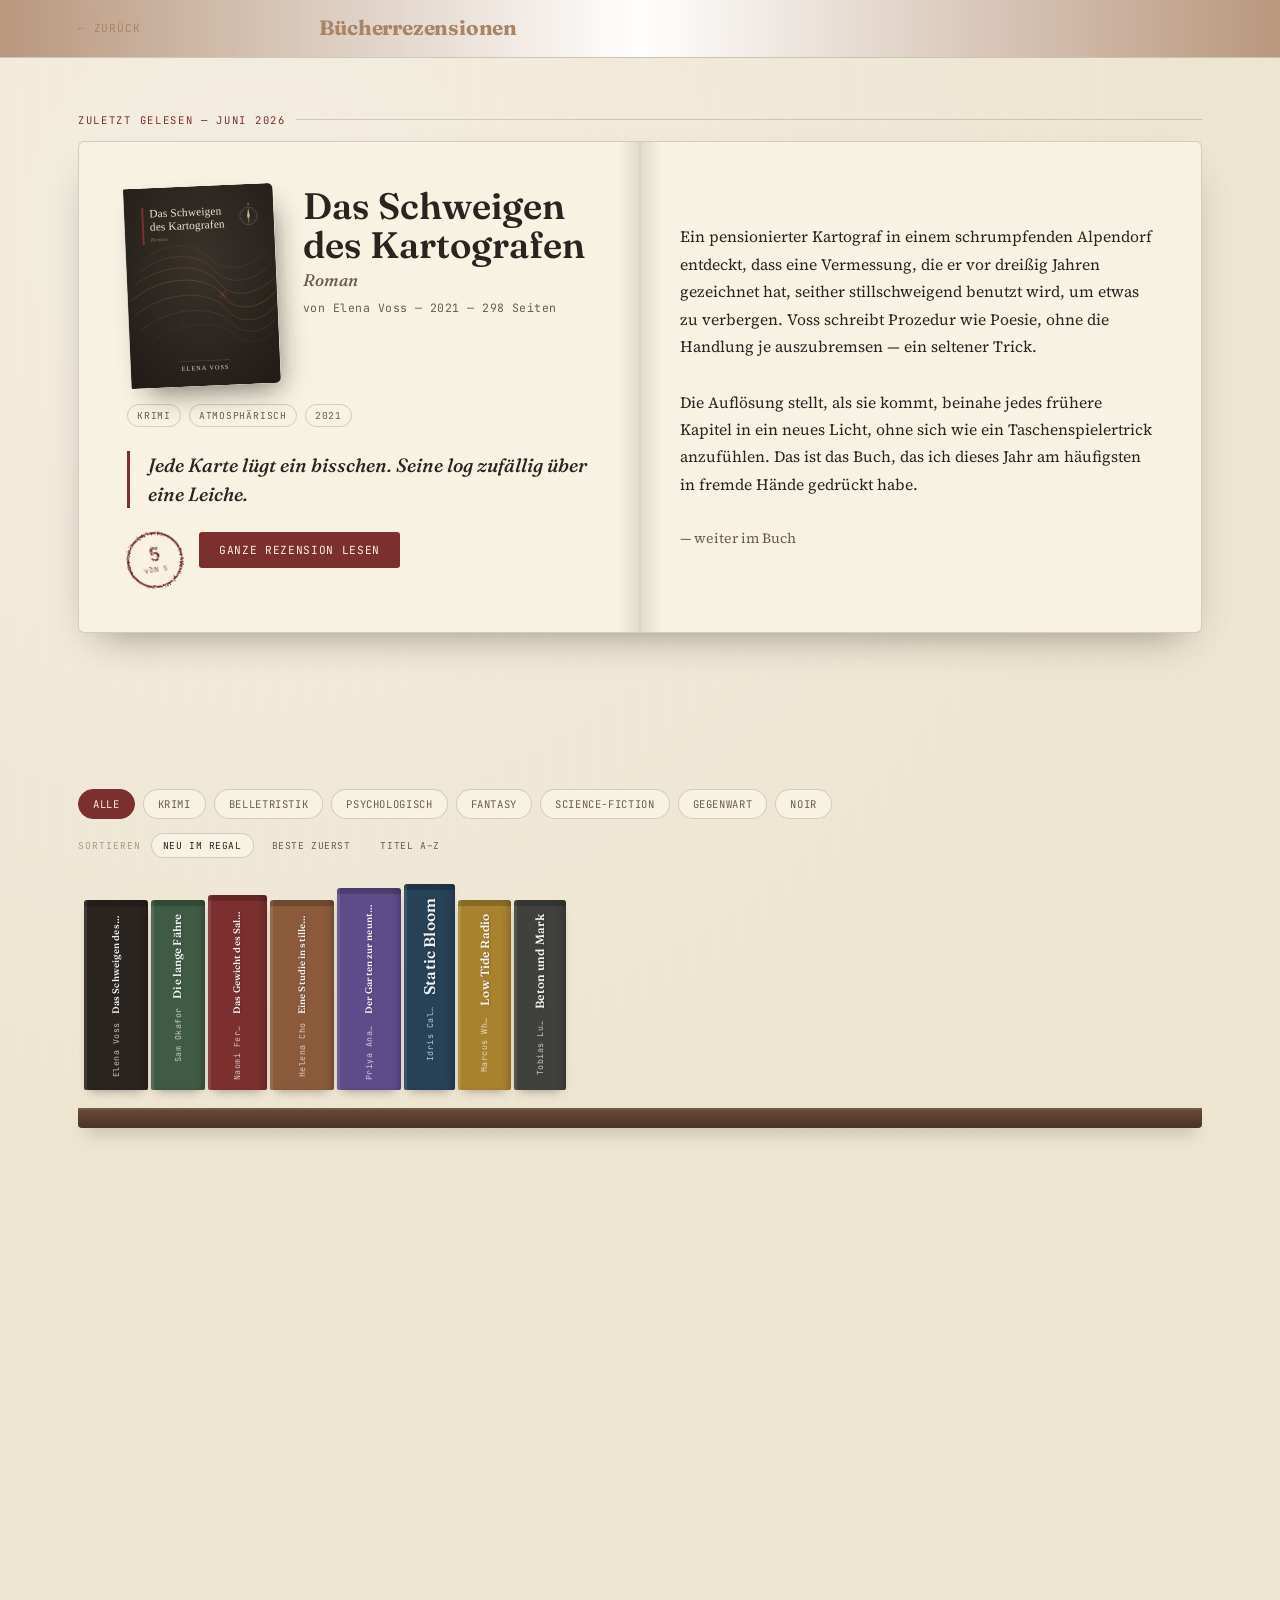
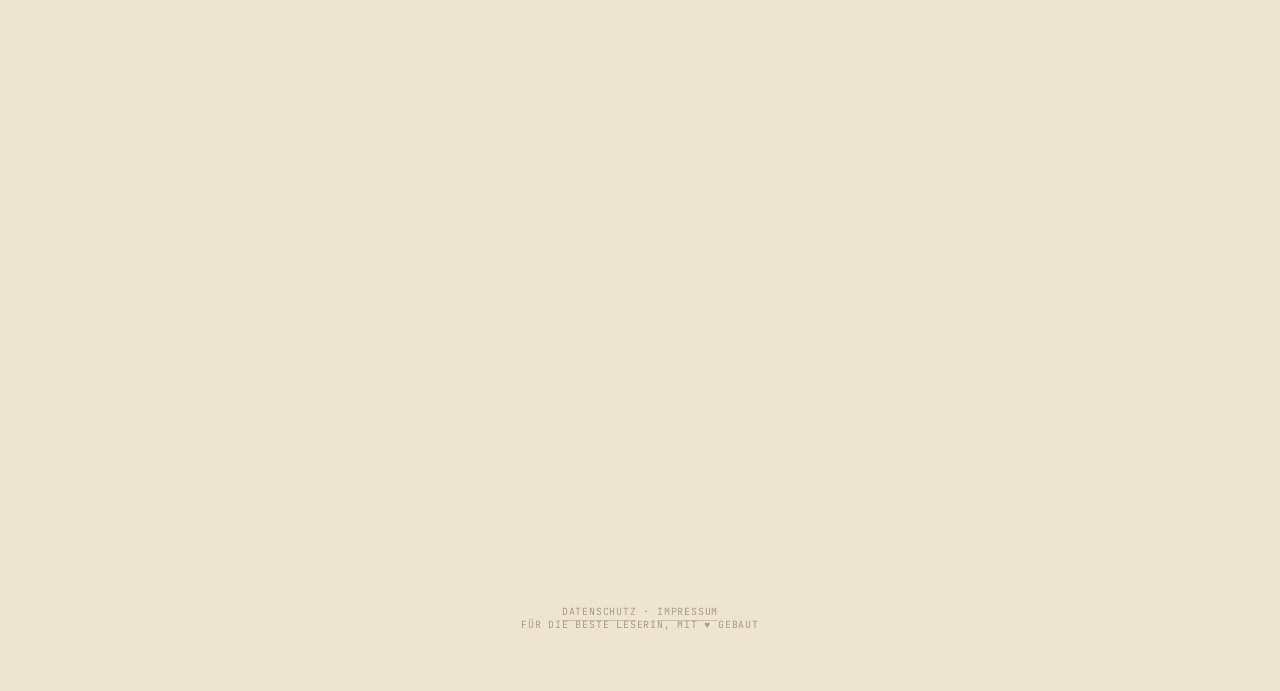
==== commit 6cf75e33: "Add files via upload" ====
--- a/buecher.html
+++ b/buecher.html
@@ -5,6 +5,10 @@
 <meta name="viewport" content="width=device-width, initial-scale=1.0">
 <title>Bücherrezensionen — May's Blog</title>
 <meta name="description" content="BookBriefly ist das Bücherregal einer Leserin, öffentlich geführt — ausführliche Notizen zu wirklich gelesenen Büchern.">
+<script>
+  window.__isMobile = window.matchMedia('(max-width: 760px), (pointer: coarse)').matches;
+  document.documentElement.classList.toggle('mobile-reduced', window.__isMobile);
+</script>
 <link rel="icon" href="logomail.jpeg">
 <link rel="stylesheet" href="fonts/fonts.css">
 <style>
@@ -44,7 +48,8 @@
     position:sticky;top:0;z-index:40;
     background:linear-gradient(to right, rgba(178,142,116,0.9) 0%, rgba(255,255,255,0.94) 50%, rgba(178,142,116,0.9) 100%);
     backdrop-filter:blur(6px);
-    border-bottom:1px solid var(--rule);
+    box-shadow:0 1px 0 0 var(--rule);
+    transform:translateZ(0);
   }
   .site-bar{
     display:flex;align-items:center;justify-content:space-between;
@@ -557,7 +562,19 @@
     html{scroll-behavior:auto;}
     .reveal{opacity:1;transform:none;transition:none;}
     .shelf-books.pop .spine{animation:none;}
-  }
+    .lib-dust{display:none;}
+  }
+
+  html.mobile-reduced *{animation-duration:0.01ms !important;animation-iteration-count:1 !important;transition-duration:0.01ms !important;}
+  html.mobile-reduced .lib-dust,
+  html.mobile-reduced .lib-hint{animation:none !important;transform:none !important;}
+  html.mobile-reduced header.site{backdrop-filter:none !important;}
+  html.mobile-reduced .lib-mobile-card{display:block !important;}
+  .lib-mobile-card{display:none;padding:24px;border:1px solid rgba(124,47,47,0.18);border-radius:16px;background:rgba(248,242,226,0.9);box-shadow:var(--shadow);max-width:560px;margin:24px auto 0;}
+  .lib-mobile-card h3{margin:0 0 8px;font-size:1.05rem;color:var(--oxblood);}
+  .lib-mobile-card p{margin:0 0 12px;line-height:1.55;color:var(--ink-soft);}
+  .lib-mobile-list{display:grid;gap:8px;}
+  .lib-mobile-item{padding:8px 10px;border-radius:999px;background:rgba(239,230,210,0.8);font-size:0.9rem;color:var(--ink);}
 </style>
 </head>
 <body>
@@ -1051,7 +1068,8 @@
   const WALL_H = FLOOR_Y - CEIL_Y;
   const SPACING = 380;
   const DOOR_Z = -60;
-  const reduceMotion = window.matchMedia('(prefers-reduced-motion: reduce)').matches;
+  const isMobile = !!window.__isMobile || window.matchMedia('(max-width: 760px), (pointer: coarse)').matches;
+  const reduceMotion = window.matchMedia('(prefers-reduced-motion: reduce)').matches || isMobile;
 
   const el = {
     root: document.getElementById('libView'),
@@ -1085,6 +1103,20 @@
   }
 
   function build(){
+    if(isMobile){
+      el.world.innerHTML = `
+        <div class="lib-mobile-card">
+          <h3>Die Bibliothek</h3>
+          <p>Auf dem Handy wird die 3D-Bibliothek nicht geladen, damit die Seite flüssiger bleibt.</p>
+          <div class="lib-mobile-list">
+            ${BOOKS.slice(0, 8).map(b => `<div class="lib-mobile-item">${esc(b.title)}</div>`).join('')}
+          </div>
+        </div>`;
+      state.items = [];
+      state.built = true;
+      return;
+    }
+
     const n = BOOKS.length;
     const rows = Math.ceil(n / 2);
     const L = state.L = 560 + rows * SPACING + 760;
@@ -1224,7 +1256,7 @@
   function dimHint(){ el.hint.classList.add('dim'); }
 
   function tick(t){
-    if(!state.on) return;
+    if(!state.on || isMobile) return;
     const dt = Math.min(0.05, (t - state.lastT) / 1000 || 0.016);
     state.lastT = t;
     state.frame++;
